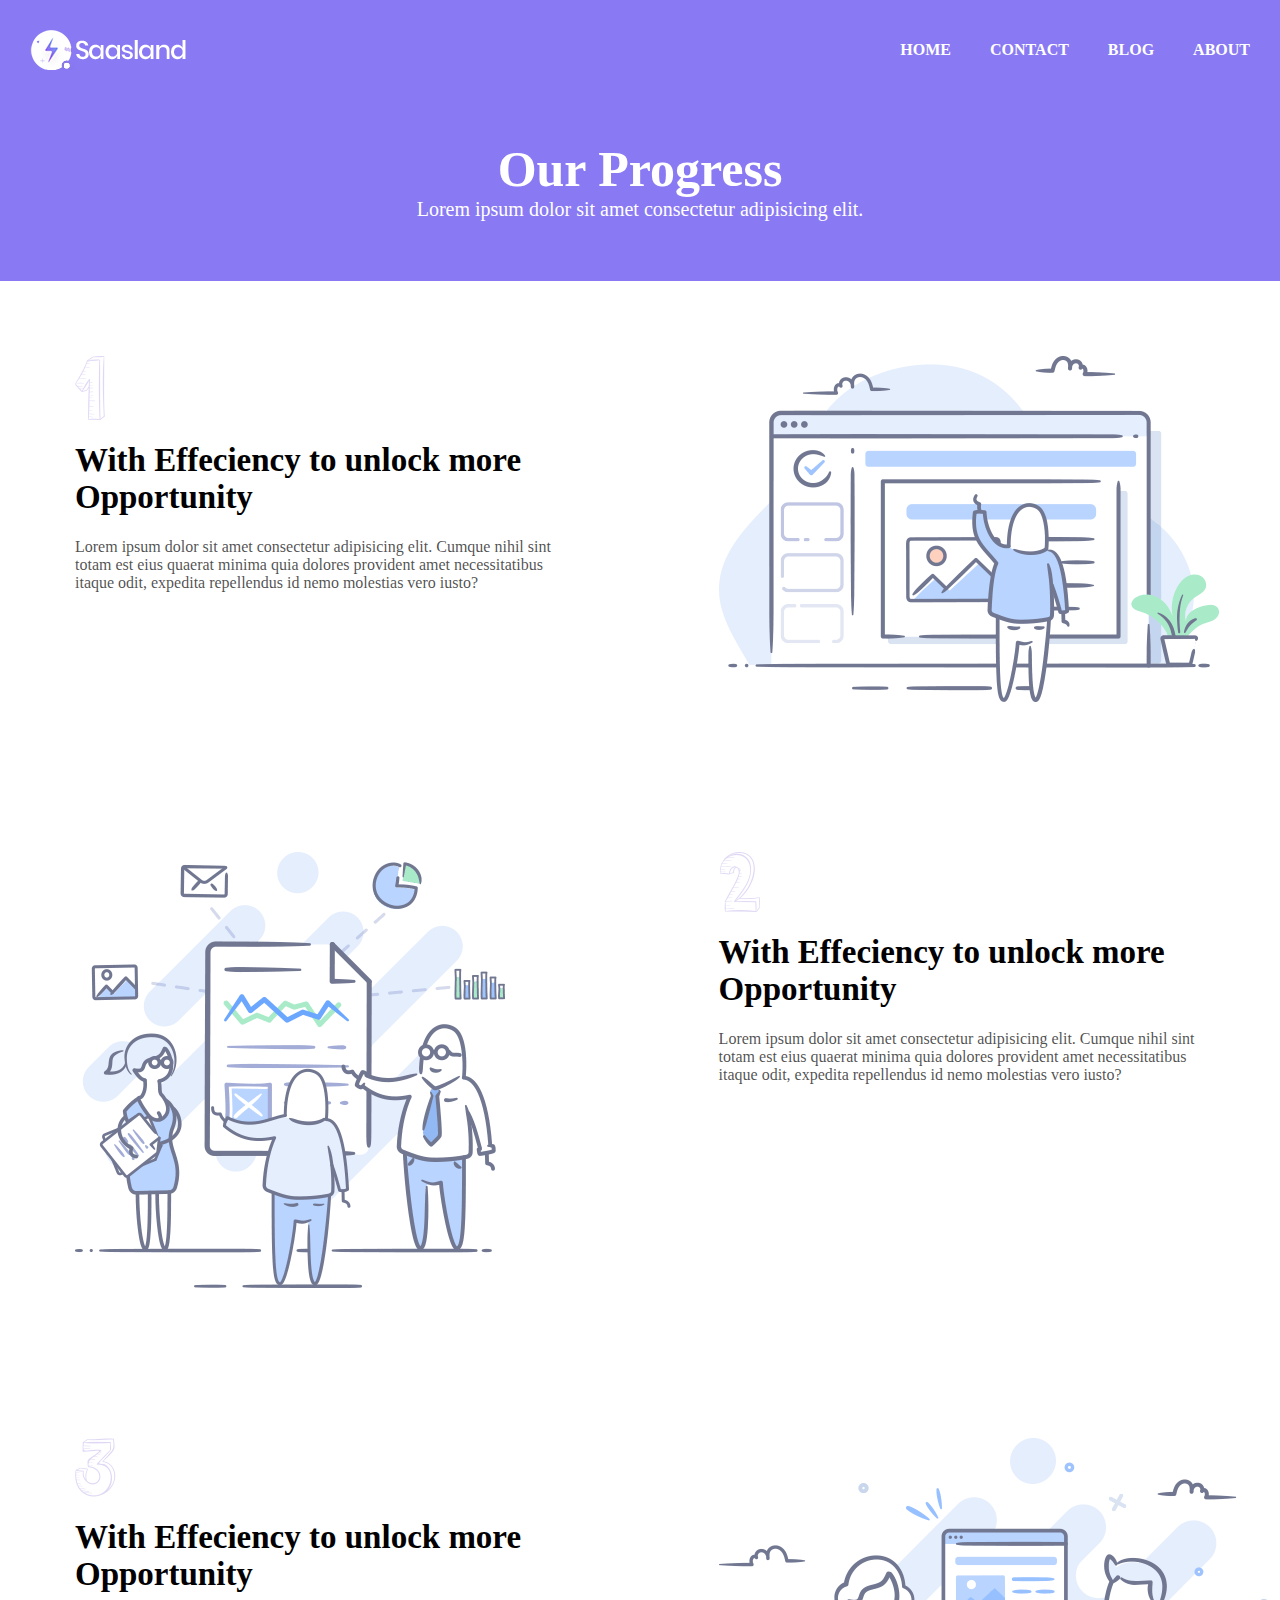
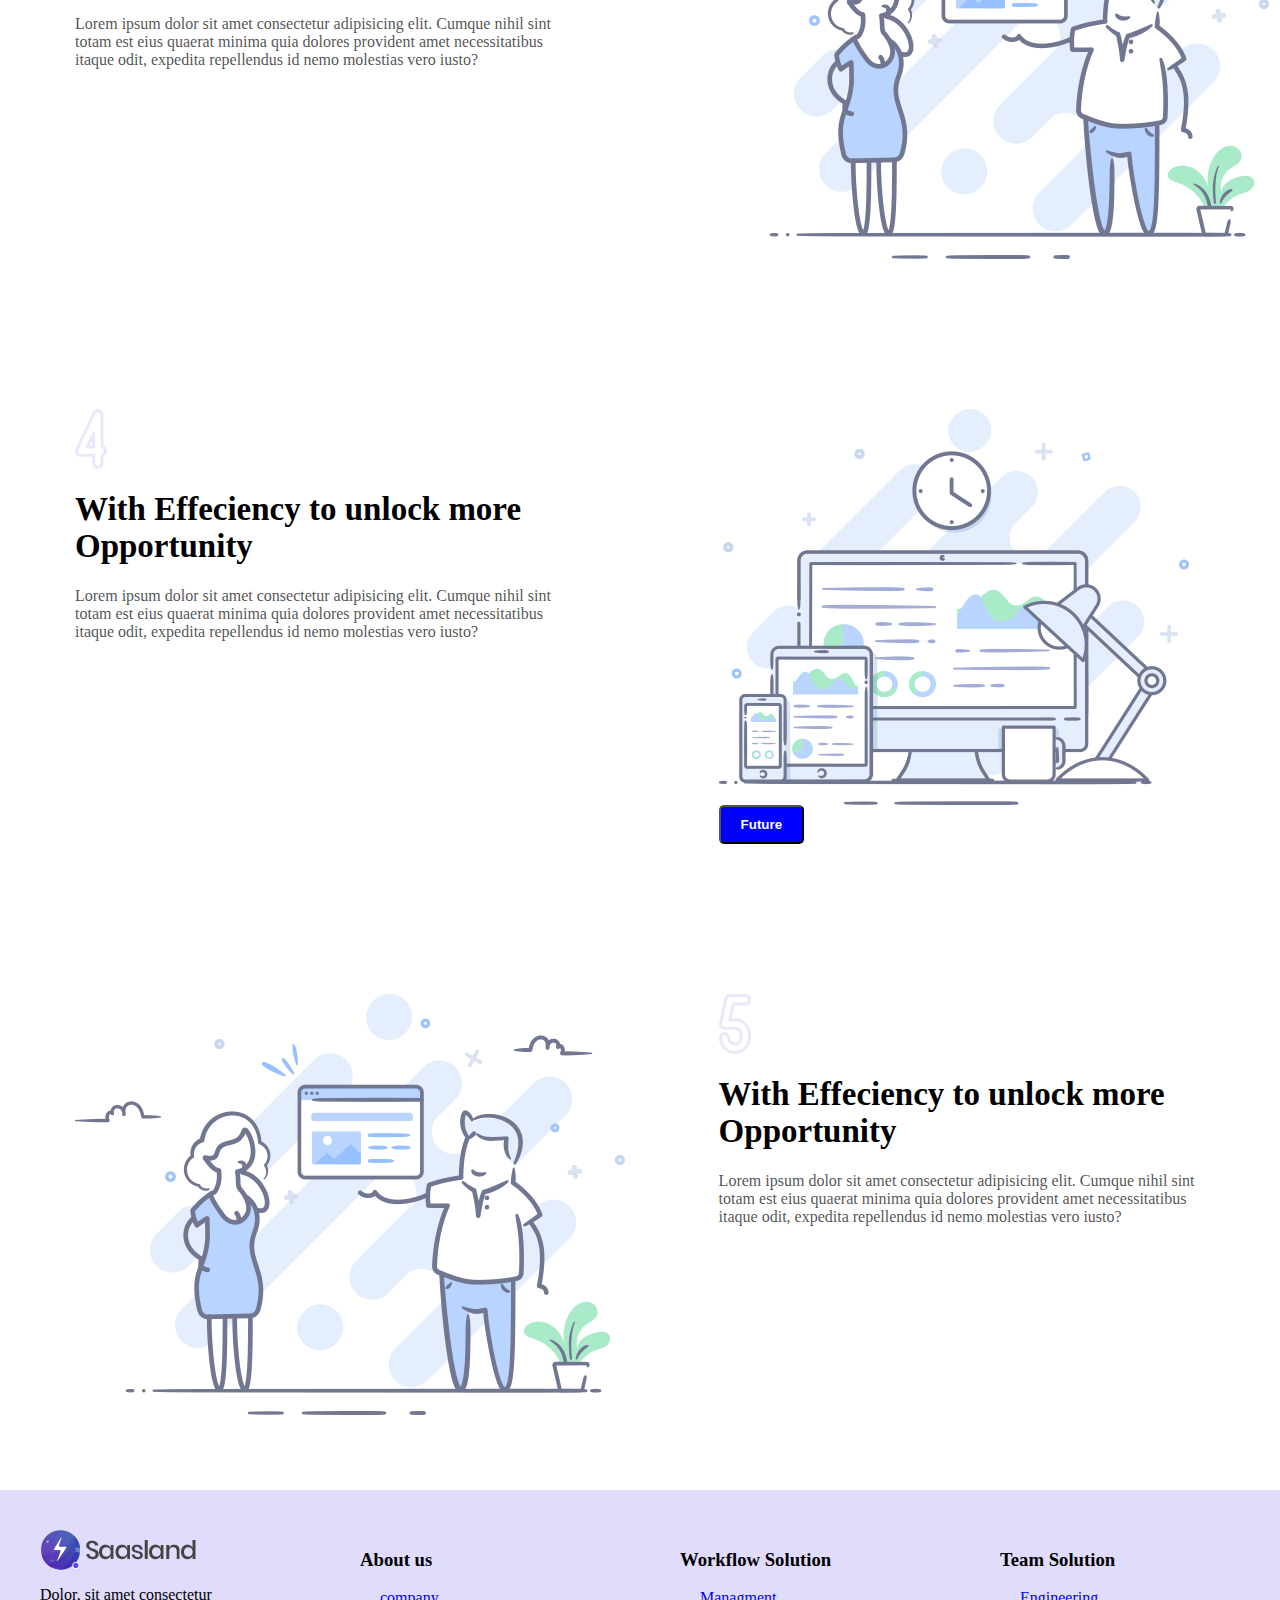
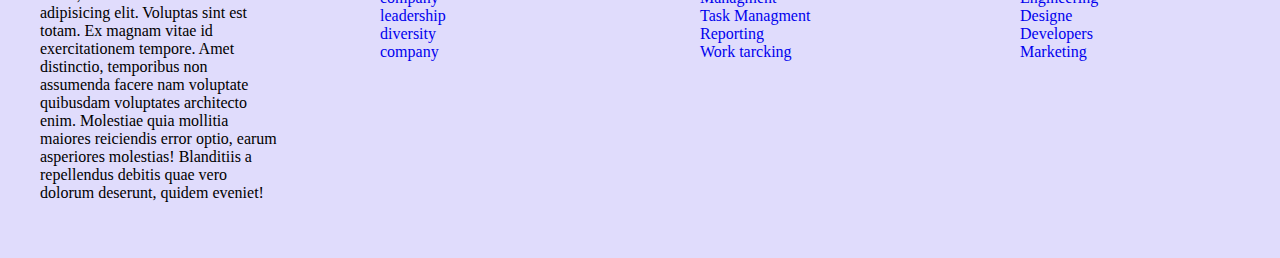
==== index.html @ 4d5bb008 "Add files via upload" ====
</footer><!DOCTYPE html>
<html lang="en">

<head>
    <meta charset="UTF-8">
    <meta name="viewport" content="width=device-width, initial-scale=1.0">
    <link rel="stylesheet" href="./css/style.css">
    <title>sass land</title>
</head>

<body>
    <header>
        <div class="rakib">
            <img src="./images/logo.png" alt="">
        </div>
        <nav>
            <ul>
                <li><a href="">HOME</a></li>
                <li><a href="">CONTACT</a></li>
                <li><a href="">BLOG</a></li>
                <li><a href="">ABOUT</a></li>
            </ul>
        </nav>

    </header>
    <!-- banner section start 1 -->

    <section>
        <div class="banner">
            <h1>Our Progress</h1>
            <p>Lorem ipsum dolor sit amet consectetur adipisicing elit.</p>
        </div>
    </section>
    <!--balti section start 1  -->


    <section>
        <div class="balti">
            <div class="balti-item">
                <img src="./images/1.png" alt="">
                <h1>With Effeciency to unlock more Opportunity</h1>
                <p>Lorem ipsum dolor sit amet consectetur adipisicing elit. Cumque nihil sint totam est eius quaerat
                    minima quia dolores provident amet necessitatibus itaque odit, expedita repellendus id nemo
                    molestias vero iusto?</p>
            </div>
            <div class="balti-item">
                <img src="./images/process_1.png" alt="">

            </div>

        </div>
    </section>
    <!--balti section start 2 -->


    <section>
        <div class="balti">
            <div class="balti-item">
                <img src="./images/process_2.png" alt="">

            </div>
            <div class="balti-item">
                <img src="./images/2.png" alt="">
                <h1>With Effeciency to unlock more Opportunity</h1>
                <p>Lorem ipsum dolor sit amet consectetur adipisicing elit. Cumque nihil sint totam est eius quaerat
                    minima quia dolores provident amet necessitatibus itaque odit, expedita repellendus id nemo
                    molestias vero iusto?</p>
            </div>


        </div>
    </section>
    <!--balti section start 3 -->

    <section>
        <div class="balti">
            <div class="balti-item">
                <img src="./images/3.png" alt="">
                <h1>With Effeciency to unlock more Opportunity</h1>
                <p>Lorem ipsum dolor sit amet consectetur adipisicing elit. Cumque nihil sint totam est eius quaerat
                    minima quia dolores provident amet necessitatibus itaque odit, expedita repellendus id nemo
                    molestias vero iusto?</p>
            </div>
            <div class="balti-item">
                <img src="./images/process_3.png" alt="">

            </div>

        </div>
    </section>
    <!--balti section start 4 -->

    <section>
        <div class="balti">
            <div class="balti-item">
                <img src="./images/4.png" alt="">
                <h1>With Effeciency to unlock more Opportunity</h1>
                <p>Lorem ipsum dolor sit amet consectetur adipisicing elit. Cumque nihil sint totam est eius quaerat
                    minima quia dolores provident amet necessitatibus itaque odit, expedita repellendus id nemo
                    molestias vero iusto?</p>
            </div>
            <div class="balti-item">
                <img src="./images/process_4.png" alt="">
                <button class="mog">Future</button>

            </div>

        </div>
    </section>
    <!--balti section start 5 -->

    <section>
        <div class="balti">
            <div class="balti-item">
                <img src="./images/process_3.png" alt="">

            </div>
            <div class="balti-item">
                <img src="./images/5.png" alt="">
                <h1>With Effeciency to unlock more Opportunity</h1>
                <p>Lorem ipsum dolor sit amet consectetur adipisicing elit. Cumque nihil sint totam est eius quaerat
                    minima quia dolores provident amet necessitatibus itaque odit, expedita repellendus id nemo
                    molestias vero iusto?</p>
            </div>


        </div>
    </section>
    <!-- futter section start -->

    <footer>
        <div class="jeep-text">
            <div class="foodball-item"><img src="./images/logo2.png" alt="">
                <p>Dolor, sit amet consectetur adipisicing elit. Voluptas sint est totam. Ex magnam vitae id
                    exercitationem tempore. Amet distinctio, temporibus non assumenda facere nam voluptate quibusdam
                    voluptates architecto enim. Molestiae quia mollitia maiores reiciendis error optio, earum asperiores
                    molestias! Blanditiis a repellendus debitis quae vero dolorum deserunt, quidem eveniet!
                </p>
            </div>
            <div class="foodball-item">
                <h3>About us</h3>
                <li><a href="#">company</a></li>
                <li><a href="#">leadership</a></li>
                <li><a href="#">diversity</a></li>
                <li><a href="#">company</a></li>
            </div>
            <div class="foodball-item">
                <h3>Workflow Solution</h3>
                <li><a href="#">Managment</a></li>
                <li><a href="#">Task Managment</a></li>
                <li><a href="#">Reporting</a></li>
                <li><a href="#">Work tarcking</a></li>
            </div>
            <div class="foodball-item">
                <h3>Team Solution</h3>
                <li><a href="#">Engineering</a></li>
                <li><a href="#">Designe</a></li>
                <li><a href="#">Developers</a></li>
                <li><a href="#">Marketing</a></li>

            </div>

        </div>
    </footer>

</body>

</html>
 


</body>
</html>
---- css/style.css ----
body {
    padding: 0;
    margin: 0;

}

header {
    background-color: #8979F3;
    display: flex;
    justify-content: space-between;
    align-items: center;
    padding: 30px;
}

.rakib {}

.rakib img {}

nav {}

nav ul {
    margin: 0;
    padding: 0;
}

nav ul li {
    display: inline;
    list-style: none;
}

nav ul li a {
    text-decoration: none;
    margin: 0 0 0 35px;
    color: white;
    font-weight: bolder;
}

/* section banner start 1 */

section {}

.banner {
    background-color: #8979F3;
    text-align: center;
    color: white;
    padding: 40px;
}

.banner h1 {
    margin: 0;
    font-size: 50px;
    padding: 0 0 0 0;
}

.banner p {
    margin-top: 0;
    font-size: 20px;
}

/* balti section start */

.balti {
    display: flex;
    justify-content: space-between;
}

.balti-item {
    width: 38%;
    margin: 75px;
}

.balti-item img {}

.balti-item h1 {
    font-size: 33px;
}

.balti-item p {
    color: #000000b3;
}

.mog {
    background-color: blue;
    color: white;
    padding: 10px 20px;
    border-radius: 5px;
    font-weight: bolder;
}

footer {
    background-color: #8979f342;
}

.jeep-text {
    display: flex;
}

.foodball-item {
    width: 20%;
    padding: 40px;
}

.foodball-item h3 {}

.foodball-item li {
    list-style: none;
}

.foodball-item li a {
    text-decoration: none;
    padding: 20px;
}
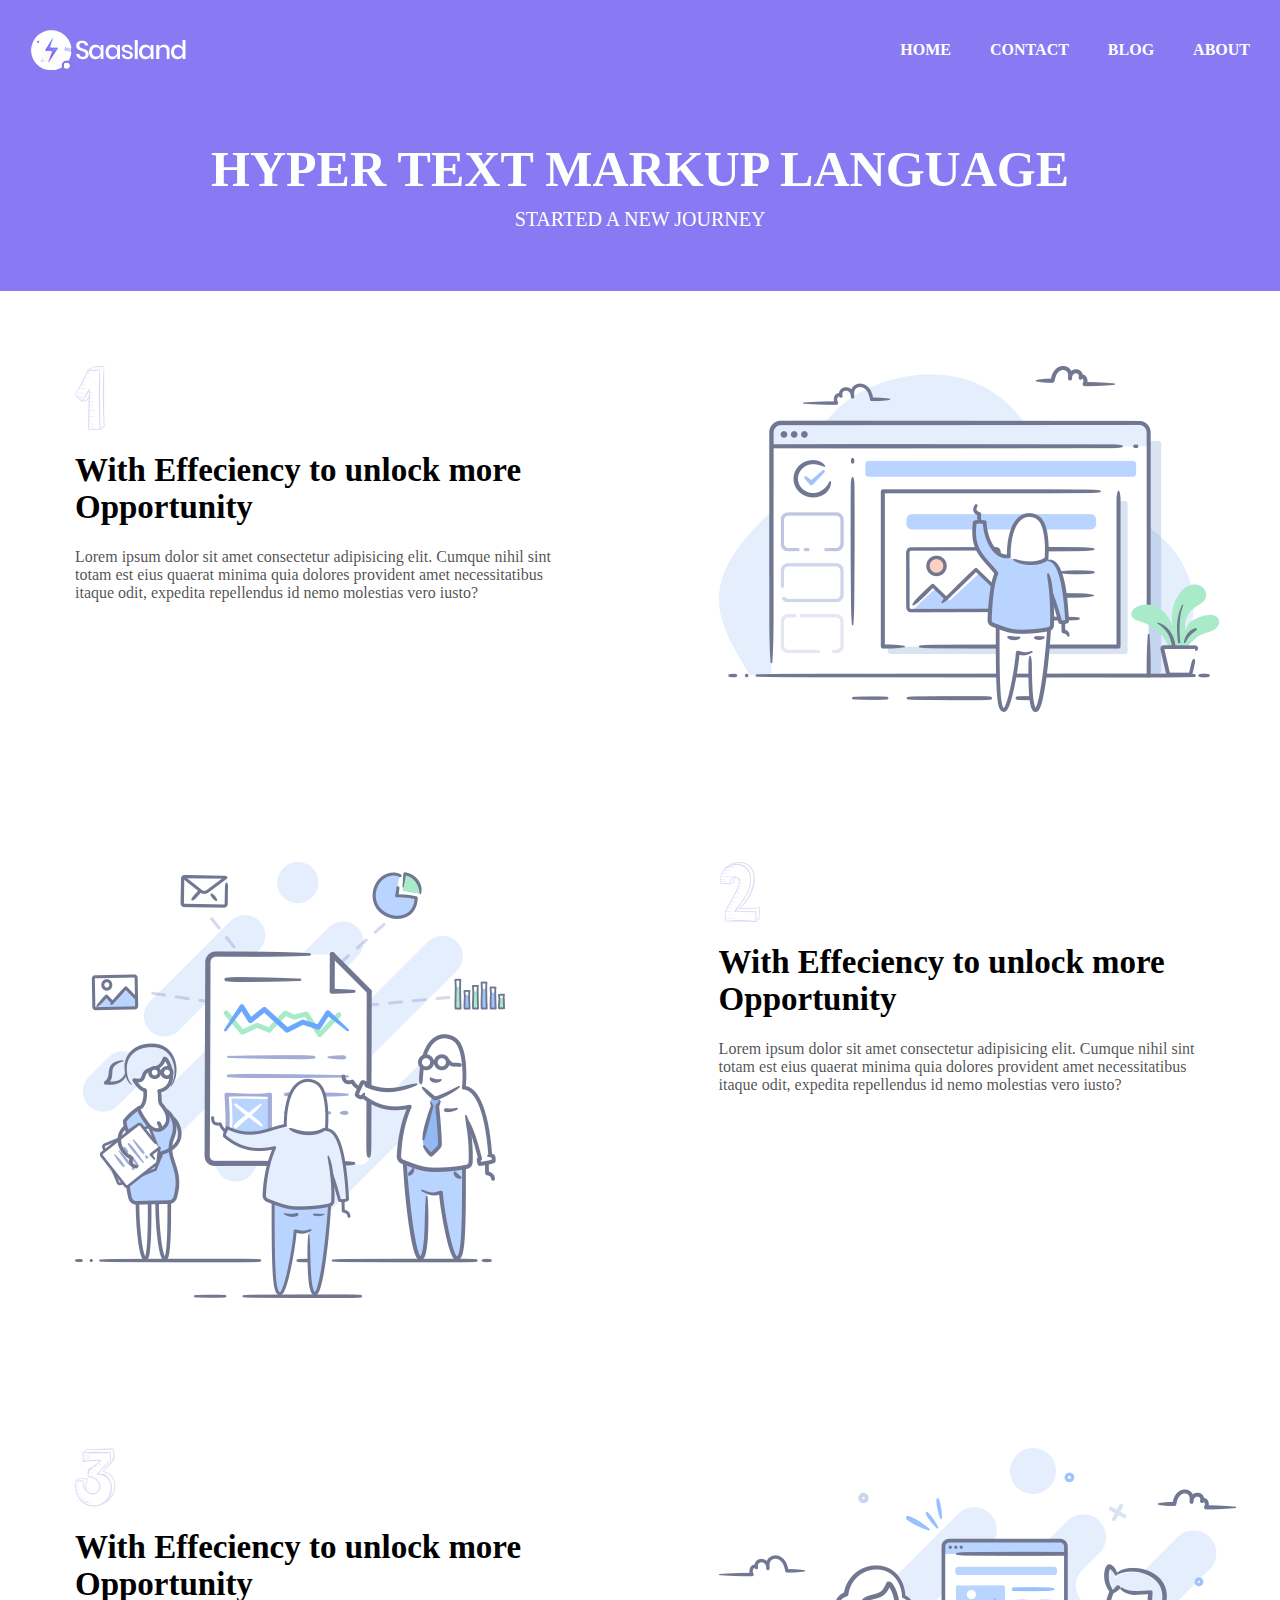
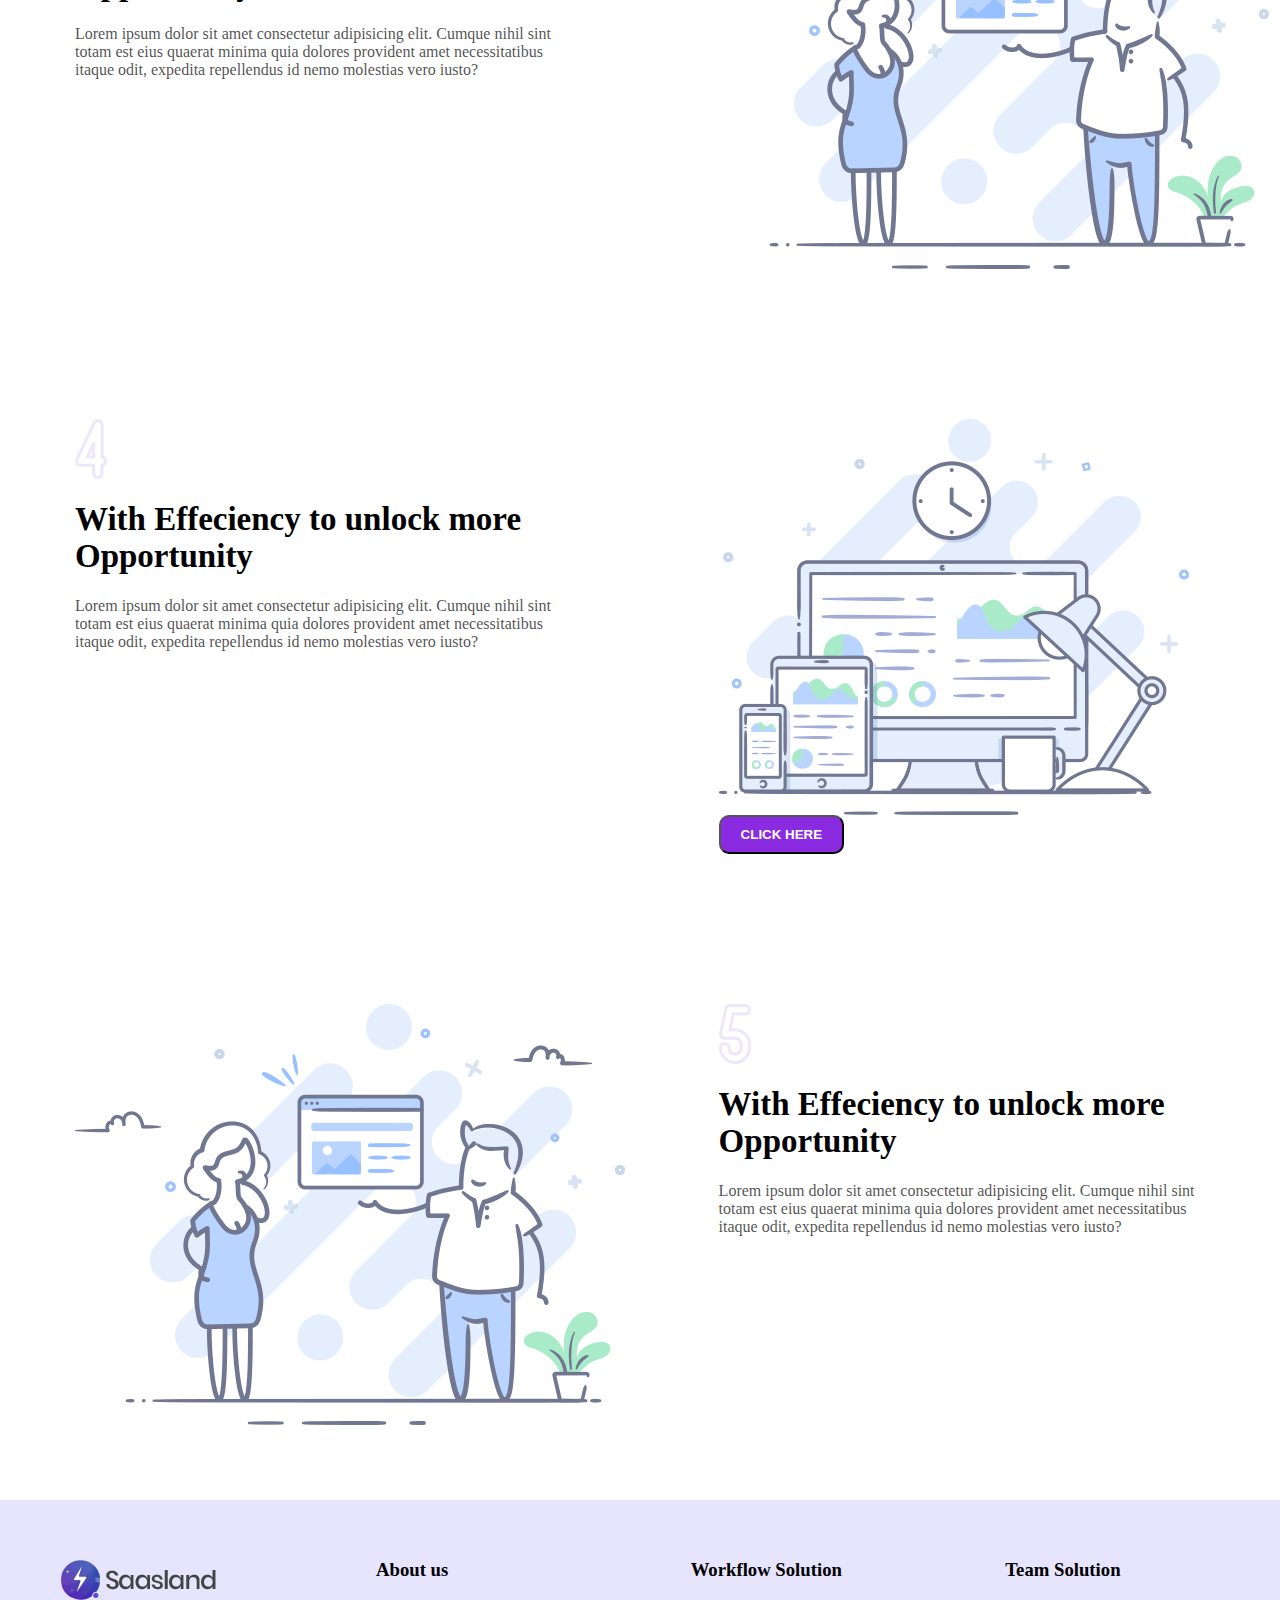
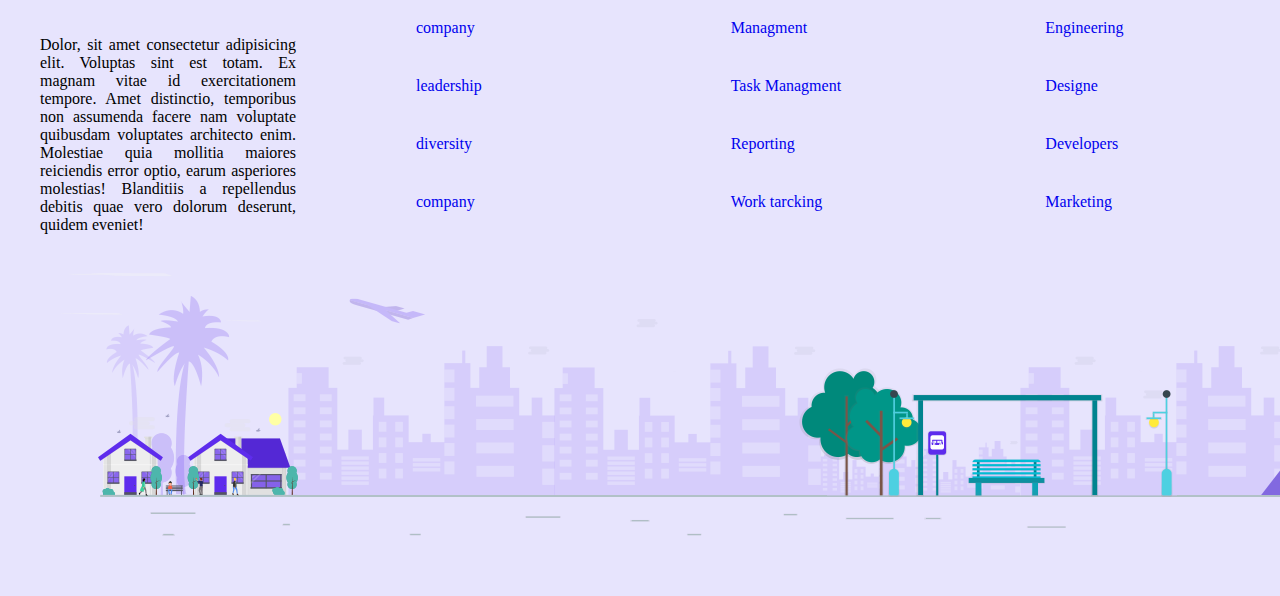
==== commit d024c28f: "Add files via upload" ====
--- a/index.html
+++ b/index.html
@@ -29,8 +29,8 @@
 
     <section>
         <div class="banner">
-            <h1>Our Progress</h1>
-            <p>Lorem ipsum dolor sit amet consectetur adipisicing elit.</p>
+            <h1>HYPER TEXT MARKUP LANGUAGE</h1>
+            <p>STARTED A NEW JOURNEY</p>
         </div>
     </section>
     <!--balti section start 1  -->
@@ -103,9 +103,11 @@
             </div>
             <div class="balti-item">
                 <img src="./images/process_4.png" alt="">
-                <button class="mog">Future</button>
+
+                <button class="mog">CLICK HERE</button>
 
             </div>
+            
 
         </div>
     </section>
@@ -133,11 +135,14 @@
     <footer>
         <div class="jeep-text">
             <div class="foodball-item"><img src="./images/logo2.png" alt="">
+
+               
                 <p>Dolor, sit amet consectetur adipisicing elit. Voluptas sint est totam. Ex magnam vitae id
                     exercitationem tempore. Amet distinctio, temporibus non assumenda facere nam voluptate quibusdam
                     voluptates architecto enim. Molestiae quia mollitia maiores reiciendis error optio, earum asperiores
                     molestias! Blanditiis a repellendus debitis quae vero dolorum deserunt, quidem eveniet!
                 </p>
+                <img src="./images/footer_bg.png" alt="">
             </div>
             <div class="foodball-item">
                 <h3>About us</h3>
@@ -165,6 +170,8 @@
         </div>
     </footer>
 
+    
+
 </body>
 
 </html>
--- a/css/style.css
+++ b/css/style.css
@@ -53,7 +53,7 @@
 }
 
 .banner p {
-    margin-top: 0;
+    margin-top: 10px;
     font-size: 20px;
 }
 
@@ -80,15 +80,107 @@
 }
 
 .mog {
-    background-color: blue;
+    background-color: blueviolet;
     color: white;
     padding: 10px 20px;
-    border-radius: 5px;
+    border-radius: 10px;
     font-weight: bolder;
 }
 
 footer {
-    background-color: #8979f342;
+   background-color: #8979f333;
+   background-image: body {
+    padding: 0;
+    margin: 0;
+
+}
+
+header {
+    background-color: #8979F3;
+    display: flex;
+    justify-content: space-between;
+    align-items: center;
+    padding: 30px;
+}
+
+.rakib {}
+
+.rakib img {}
+
+nav {}
+
+nav ul {
+    margin: 0;
+    padding: 0;
+}
+
+nav ul li {
+    display: inline;
+    list-style: none;
+}
+
+nav ul li a {
+    text-decoration: none;
+    margin: 0 0 0 35px;
+    color: white;
+    font-weight: bolder;
+}
+
+/* section banner start 1 */
+
+section {}
+
+.banner {
+    background-color: #8979F3;
+    text-align: center;
+    color: white;
+    padding: 40px;
+}
+
+.banner h1 {
+    margin: 0;
+    font-size: 50px;
+    padding: 0 0 0 0;
+}
+
+.banner p {
+    margin-top: 10px;
+    font-size: 20px;
+}
+
+/* balti section start */
+
+.balti {
+    display: flex;
+    justify-content: space-between;
+}
+
+.balti-item {
+    width: 38%;
+    margin: 75px;
+}
+
+.balti-item img {}
+
+.balti-item h1 {
+    font-size: 33px;
+}
+
+.balti-item p {
+    color: #000000b3;
+}
+
+.mog {
+    background-color: blueviolet;
+    color: white;
+    padding: 10px 20px;
+    border-radius: 10px;
+    font-weight: bolder;
+}
+
+footer {
+   background-color: #8979f333;
+   
 }
 
 .jeep-text {
@@ -98,6 +190,7 @@
 .foodball-item {
     width: 20%;
     padding: 40px;
+    text-align: justify;
 }
 
 .foodball-item h3 {}
@@ -109,4 +202,34 @@
 .foodball-item li a {
     text-decoration: none;
     padding: 20px;
-}+};
+}
+
+.jeep-text {
+    display: flex;
+}
+
+.foodball-item {
+    width: 20%;
+    padding: 40px;
+    text-align: justify;
+}
+
+.foodball-item h3 {}
+
+.foodball-item li {
+    list-style: none;
+    padding: 20px;
+}
+
+.foodball-item li a {
+    text-decoration: none;
+    padding: 20px;
+}
+
+footer{}
+.jeep-text{}
+.foodball-item{}
+.foodball-item img{
+    padding: 20px;
+}
